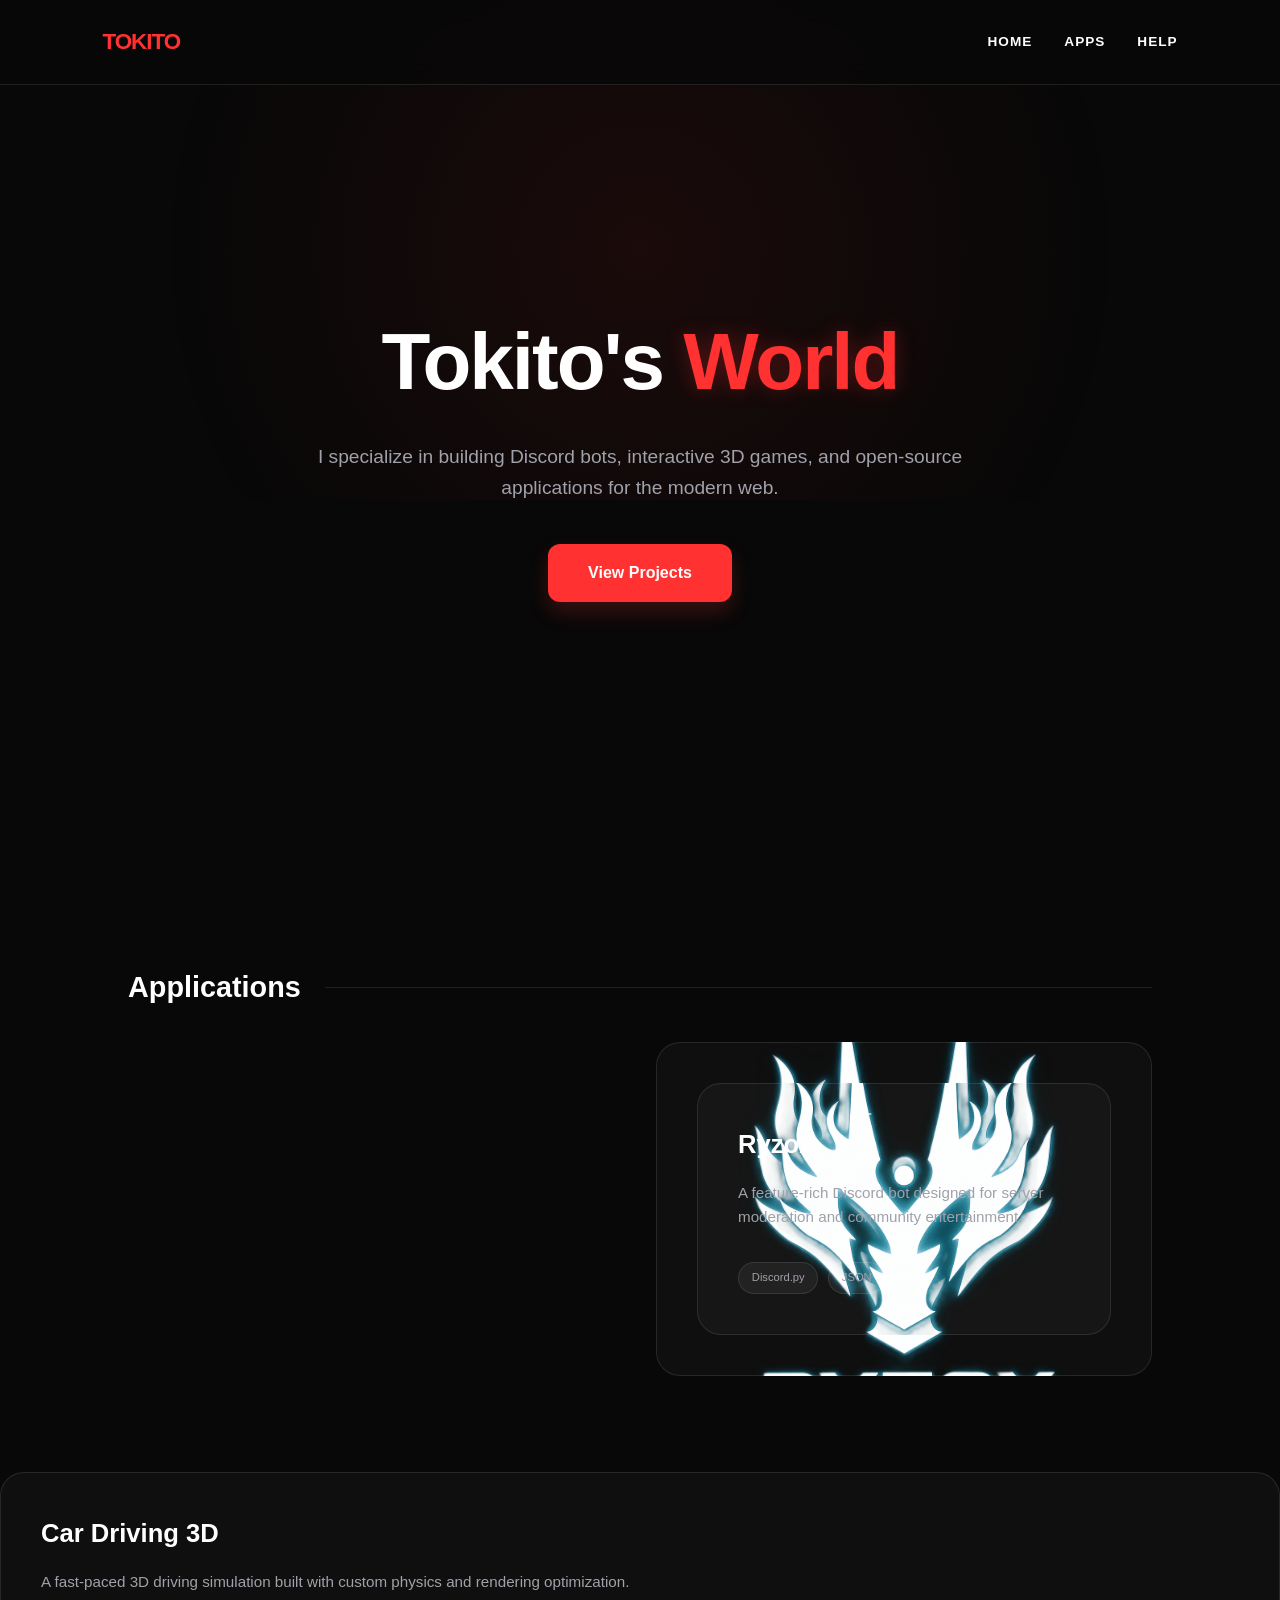
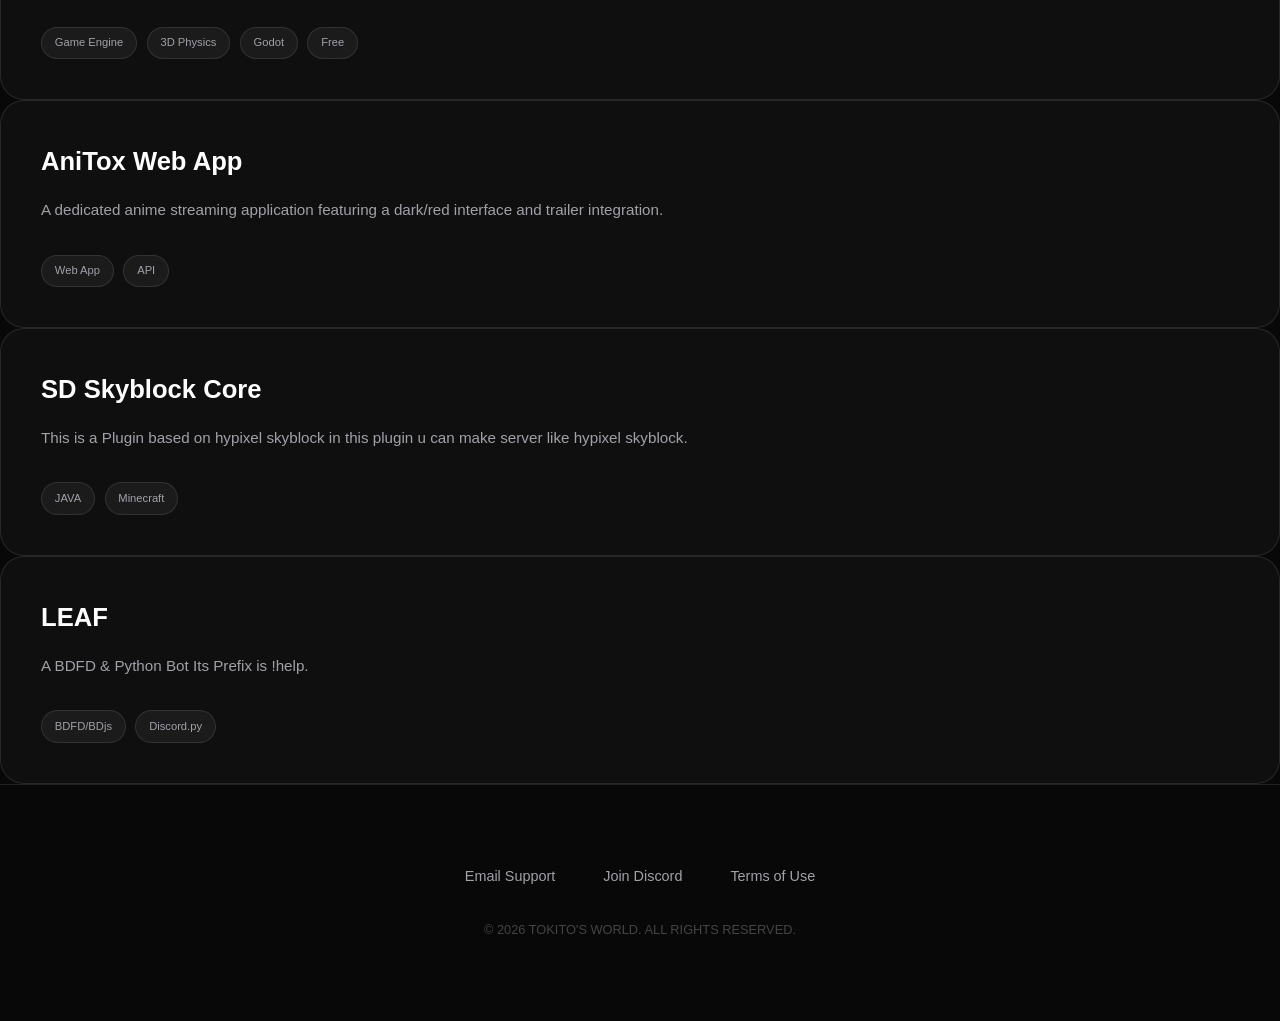
==== index.html @ 79d88b0a "Update index.html" ====
<!DOCTYPE html>
<html lang="en">
<head>
    <meta charset="UTF-8">
    <meta name="viewport" content="width=device-width, initial-scale=1.0">
    <title>Tokito's World | Developer Portfolio</title>
    <link rel="stylesheet" href="css/index.css">
    <script src="js/main.js"></script>
<style>

:root {
    --primary: #ff3131; /* Vibrant Red */
    --bg-dark: #080808;
    --card-bg: rgba(255, 255, 255, 0.03);
    --border-color: rgba(255, 255, 255, 0.1);
    --text-main: #ffffff;
    --text-dim: #a1a1aa;
    --transition: all 0.4s cubic-bezier(0.175, 0.885, 0.32, 1.275);
}

* {
    margin: 0;
    padding: 0;
    box-sizing: border-box;
    scroll-behavior: smooth;
}

body {
    font-family: 'Segoe UI', Roboto, -apple-system, sans-serif;
    background-color: var(--bg-dark);
    color: var(--text-main);
    overflow-x: hidden;
    line-height: 1.6;
}

/* Ambient Background Glow */
body::before {
    content: "";
    position: fixed;
    top: 0;
    left: 50%;
    transform: translateX(-50%);
    width: 100%;
    height: 500px;
    background: radial-gradient(circle, rgba(255, 49, 49, 0.08) 0%, transparent 70%);
    z-index: -1;
    pointer-events: none;
}

/* --- NAVIGATION --- */
nav {
    position: fixed;
    top: 0;
    width: 100%;
    padding: 1.5rem 8%;
    display: flex;
    justify-content: space-between;
    align-items: center;
    background: rgba(8, 8, 8, 0.8);
    backdrop-filter: blur(12px);
    border-bottom: 1px solid var(--border-color);
    z-index: 1000;
}

.logo {
    font-size: 1.4rem;
    font-weight: 800;
    letter-spacing: -1px;
    color: var(--primary);
    text-transform: uppercase;
}

.nav-links {
    display: flex;
    gap: 2rem;
}

.nav-links a {
    text-decoration: none;
    color: var(--text-main);
    font-size: 0.85rem;
    font-weight: 600;
    text-transform: uppercase;
    letter-spacing: 1px;
    transition: 0.3s;
}

.nav-links a:hover {
    color: var(--primary);
}

/* --- HERO SECTION --- */
.hero {
    height: 100vh;
    display: flex;
    flex-direction: column;
    justify-content: center;
    align-items: center;
    text-align: center;
    padding: 0 10%;
}

.hero h1 {
    font-size: clamp(2.5rem, 8vw, 5rem);
    font-weight: 900;
    margin-bottom: 1rem;
    letter-spacing: -2px;
}

.hero h1 span {
    color: var(--primary);
    text-shadow: 0 0 20px rgba(255, 49, 49, 0.3);
}

.hero p {
    font-size: 1.2rem;
    color: var(--text-dim);
    max-width: 650px;
    margin-bottom: 2.5rem;
}

.cta-btn {
    padding: 1rem 2.5rem;
    background: var(--primary);
    color: white;
    text-decoration: none;
    font-weight: 700;
    border-radius: 12px;
    transition: var(--transition);
    box-shadow: 0 10px 20px rgba(255, 49, 49, 0.2);
}

.cta-btn:hover {
    transform: translateY(-5px);
    box-shadow: 0 15px 30px rgba(255, 49, 49, 0.4);
}

/* --- PROJECTS SECTION --- */
.section-header {
    padding: 4rem 10% 2rem;
    font-size: 1.8rem;
    display: flex;
    align-items: center;
    gap: 1.5rem;
}

.section-header::after {
    content: "";
    height: 1px;
    background: var(--border-color);
    flex-grow: 1;
}

.grid-container {
    display: grid;
    grid-template-columns: repeat(auto-fit, minmax(320px, 1fr));
    gap: 2rem;
    padding: 0 10% 6rem;
}

.card {
    background: var(--card-bg);
    border: 1px solid var(--border-color);
    padding: 2.5rem;
    border-radius: 24px;
    transition: var(--transition);
    position: relative;
    overflow: hidden;
}
.ryzox-bg {
background-image: url("ryzox.png");
background-size: cover;
background-position: center;
background-repeat: no-repeat;
    }
.card:hover {
    border-color: var(--primary);
    background: rgba(255, 49, 49, 0.02);
    transform: translateY(-10px);
}

.card h3 {
    font-size: 1.6rem;
    margin-bottom: 1rem;
}

.card p {
    color: var(--text-dim);
    margin-bottom: 2rem;
    font-size: 0.95rem;
}

.badge-group {
    display: flex;
    gap: 0.6rem;
}

.badge {
    font-size: 0.7rem;
    padding: 0.4rem 0.8rem;
    background: rgba(255, 255, 255, 0.05);
    border-radius: 50px;
    border: 1px solid var(--border-color);
    color: var(--text-dim);
}

/* --- FOOTER --- */
footer {
    padding: 5rem 10%;
    border-top: 1px solid var(--border-color);
    text-align: center;
}

.footer-links {
    margin-bottom: 2rem;
    display: flex;
    justify-content: center;
    gap: 3rem;
}

.footer-links a {
    color: var(--text-dim);
    text-decoration: none;
    font-size: 0.9rem;
    transition: 0.3s;
}

.footer-links a:hover {
    color: var(--primary);
}

.copyright {
    color: #444;
    font-size: 0.8rem;
}

/* Removes default link styling from cards */
.card-link {
    text-decoration: none;
    color: inherit;
    display: block; /* Makes the whole area clickable */
}

.card-link:focus {
    outline: none; /* Removes the ugly box on click */
}

/* Optional: Add a subtle indicator that it's clickable */
.card:hover {
    cursor: pointer;
    border-color: var(--primary);
    background: rgba(255, 49, 49, 0.05);
}

.icon {
height: 65px;
width: 65px;
float: right;
max-width: none;
}

.terms-section {
    padding: 4rem 10%;
    max-width: 1000px;
    margin: 0 auto;
}
.terms-content {
    padding: 2.5rem;
    border-radius: 20px;
    background: rgba(255, 255, 255, 0.02);
    border: 1px solid var(--border-color);
    font-size: 0.9rem;
    color: var(--text-dim);
}
.terms-content p {
    margin-bottom: 1.5rem;
}
.terms-content strong {
    color: var(--primary);
    display: block;
    margin-bottom: 0.3rem;
}

@media (max-width: 768px) {
.icon {
height: 65px;
width: 65px;
position: relative;
top: -40px;
margin-left: 82%;
}

</style>
</head>
<body>

    <nav>
        <div class="logo">Tokito</div>
        <div class="nav-links">
            <a href="#home">Home</a>
            <a href="#apps">Apps</a>
            <a href="#help">Help</a>
        </div>
    </nav>

    <section id="home" class="hero">
        <h1>Tokito's <span>World</span></h1>
        <p>I specialize in building Discord bots, interactive 3D games, and open-source applications for the modern web.</p>
        <a href="#apps" class="cta-btn">View Projects</a>
    </section>

    <h2 class="section-header" id="apps">Applications</h2>
    <div class="grid-container">
        
        <a href="https://github.com/Sumit282698/Ryzox" target="_blank" class="card-link">
            <div class="card ryzox-bg">
            <a href="https://github.com/Sumit282698/Ryzox" target="_blank" class="card-link">
<div class="card ryzox-bg">
<h3>Ryzox</h3>
<p>A feature-rich Discord bot designed for server moderation and community entertainment.</p>
<div class="badge-group">
<span class="badge">Discord.py</span>
<span class="badge">JSON</span>
</div>
</div>
            </a>
                </div>
            </div>
        </a>

        <a href="https://github.com/Sumit282698/Rolling-Cars-3D" target="_blank" class="card-link">
            <div class="card">
                <h3>Car Driving 3D</h3>
                <p>A fast-paced 3D driving simulation built with custom physics and rendering optimization.</p>
                <div class="badge-group">
                    <span class="badge">Game Engine</span>
                    <span class="badge">3D Physics</span>
                    <span class="badge">Godot</span>
                    <span class="badge">Free</span>
                </div>
            </div>
        </a>

        <a href="https://sumit282698.github.io/AniTox/" target="_blank" class="card-link">
            <div class="card">
                <h3>AniTox Web App</h3>
                <p>A dedicated anime streaming application featuring a dark/red interface and trailer integration.</p>
                <div class="badge-group">
                    <span class="badge">Web App</span>
                    <span class="badge">API</span>
                </div>
            </div>
        </a>

        <a href="https://github.com/Sumit282698/SDSkyblockCore" target="_blank" class="card-link">
            <div class="card">
                <h3>SD Skyblock Core</h3>
                <p>This is a Plugin based on hypixel skyblock in this plugin u can make server like hypixel skyblock.</p>
                <div class="badge-group">
                    <span class="badge">JAVA</span>
                    <span class="badge">Minecraft</span>
                </div>
            </div>
        </a>

        <a href="https://github.com/Sumit282698/Leaf" target="_blank" class="card-link">
            <div class="card">
                <h3>LEAF</h3>
                <p>A BDFD & Python Bot Its Prefix is !help.</p>
                <div class="badge-group">
                    <span class="badge">BDFD/BDjs</span>
                    <span class="badge">Discord.py</span>
                </div>
            </div>
        </a>

    </div>

    <footer id="help">
        <div class="footer-links">
            <a href="mailto: sumitsingh282698@gmail.com">Email Support</a>
            <a href="https://discord.gg/BawD8j2VbZ">Join Discord</a>
            <a href="terms.html">Terms of Use</a>
        </div>
        <p class="copyright">© 2026 TOKITO'S WORLD. ALL RIGHTS RESERVED.</p>
    </footer>
</body>
</html>
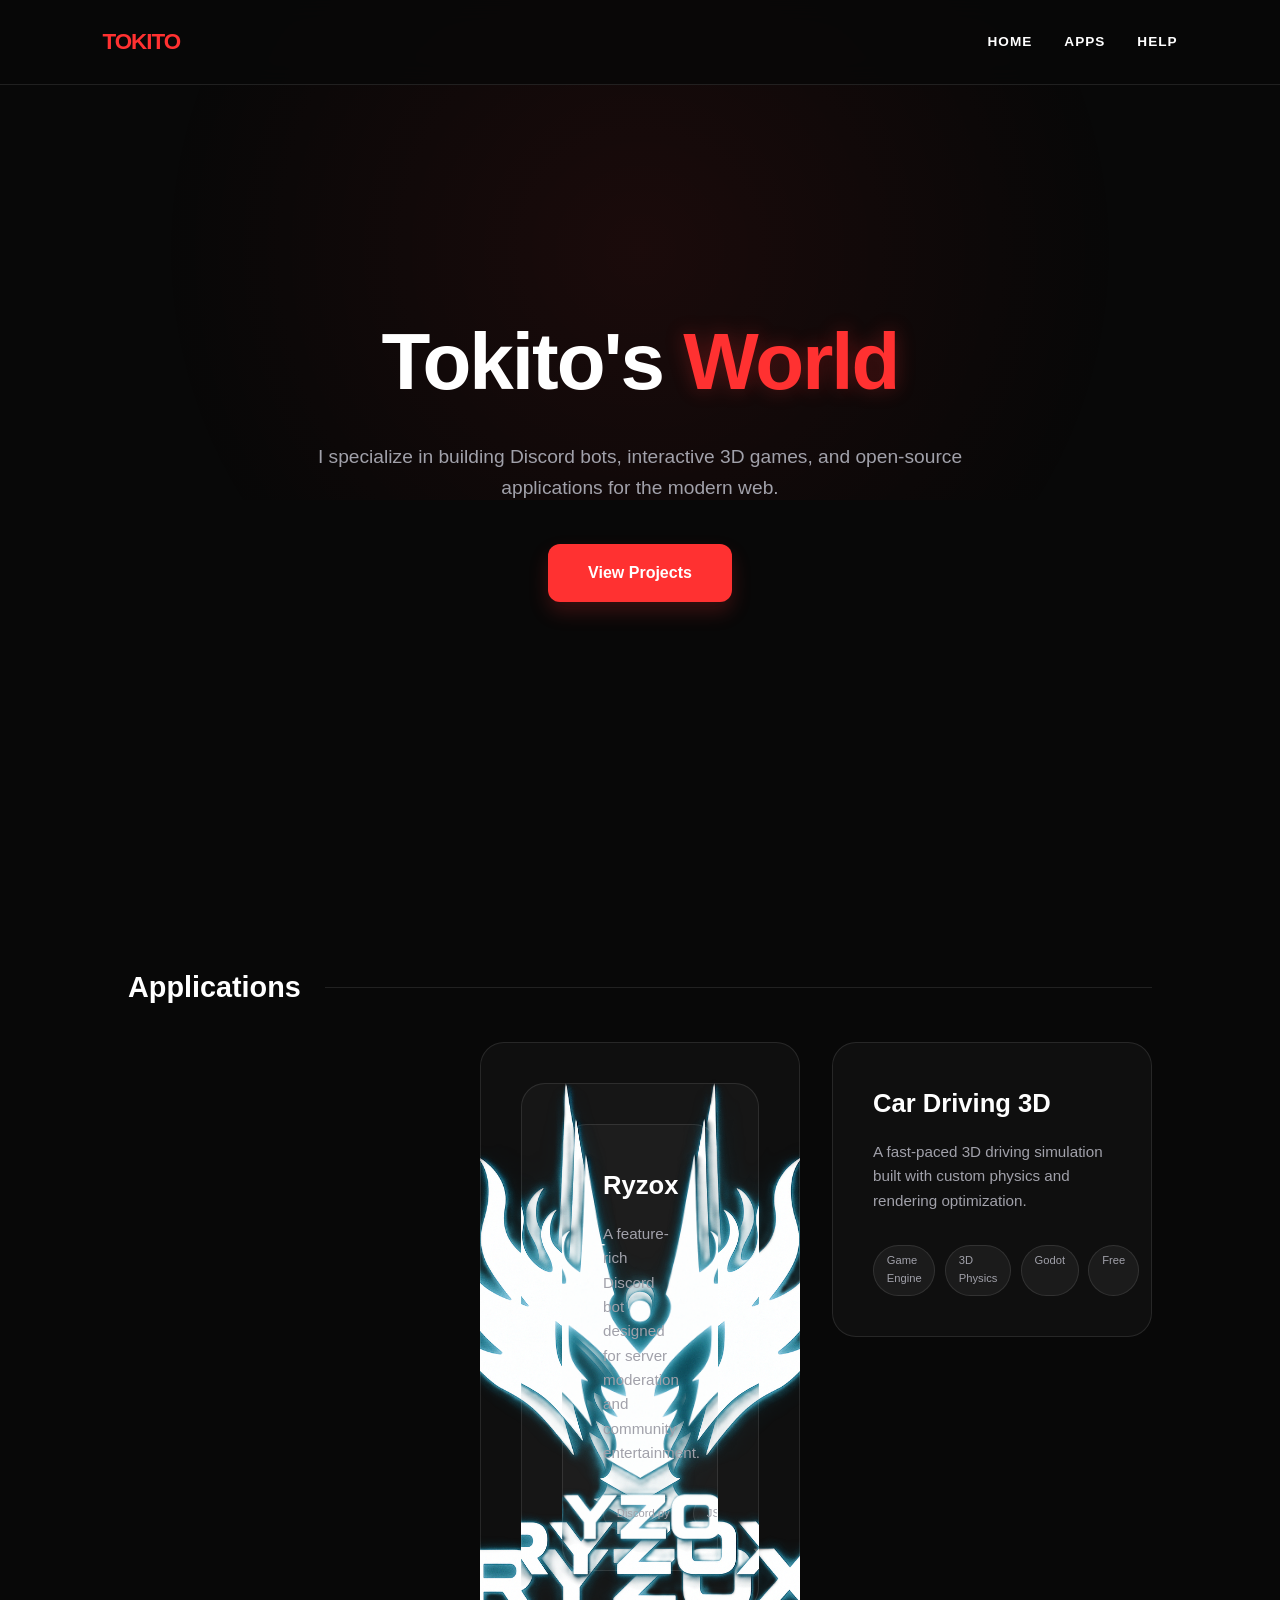
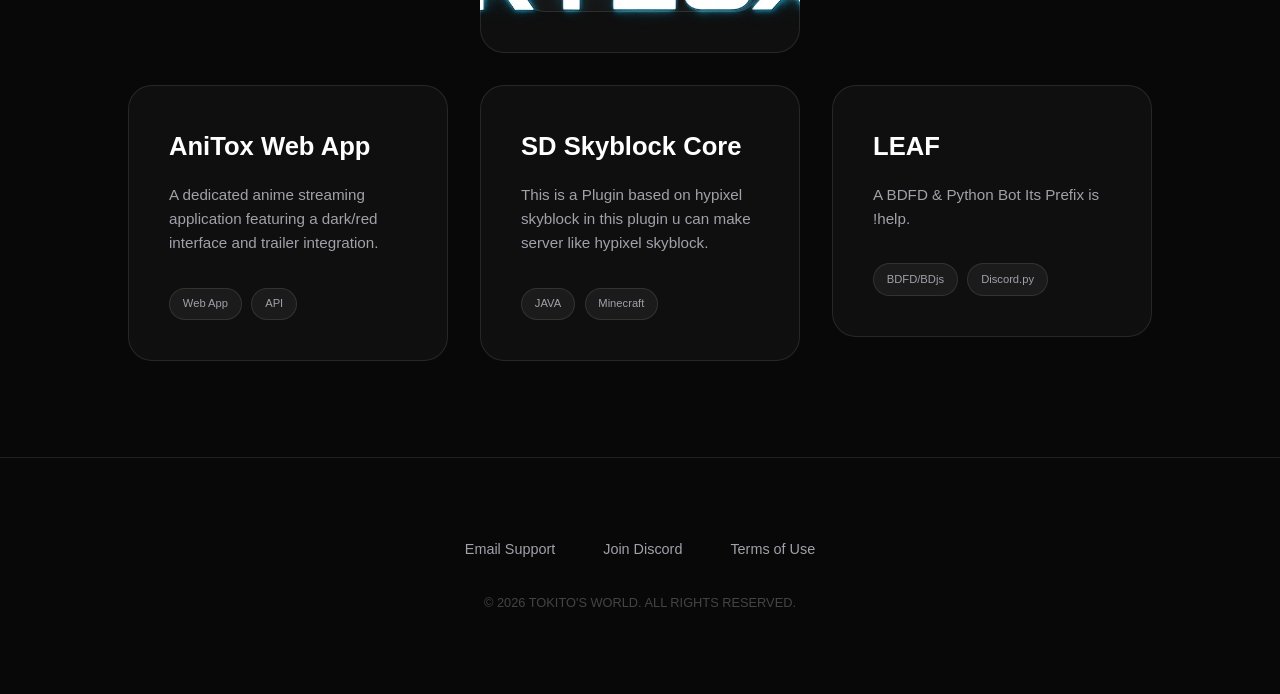
==== commit 7fd314ec: "Update index.html" ====
--- a/index.html
+++ b/index.html
@@ -316,14 +316,18 @@
             <div class="card ryzox-bg">
             <a href="https://github.com/Sumit282698/Ryzox" target="_blank" class="card-link">
 <div class="card ryzox-bg">
+    <a href="https://github.com/Sumit282698/Ryzox" target="_blank" class="card-link">
+<div class="card ryzox-bg">
 <h3>Ryzox</h3>
 <p>A feature-rich Discord bot designed for server moderation and community entertainment.</p>
+
 <div class="badge-group">
 <span class="badge">Discord.py</span>
 <span class="badge">JSON</span>
 </div>
+
 </div>
-            </a>
+    </a>
                 </div>
             </div>
         </a>
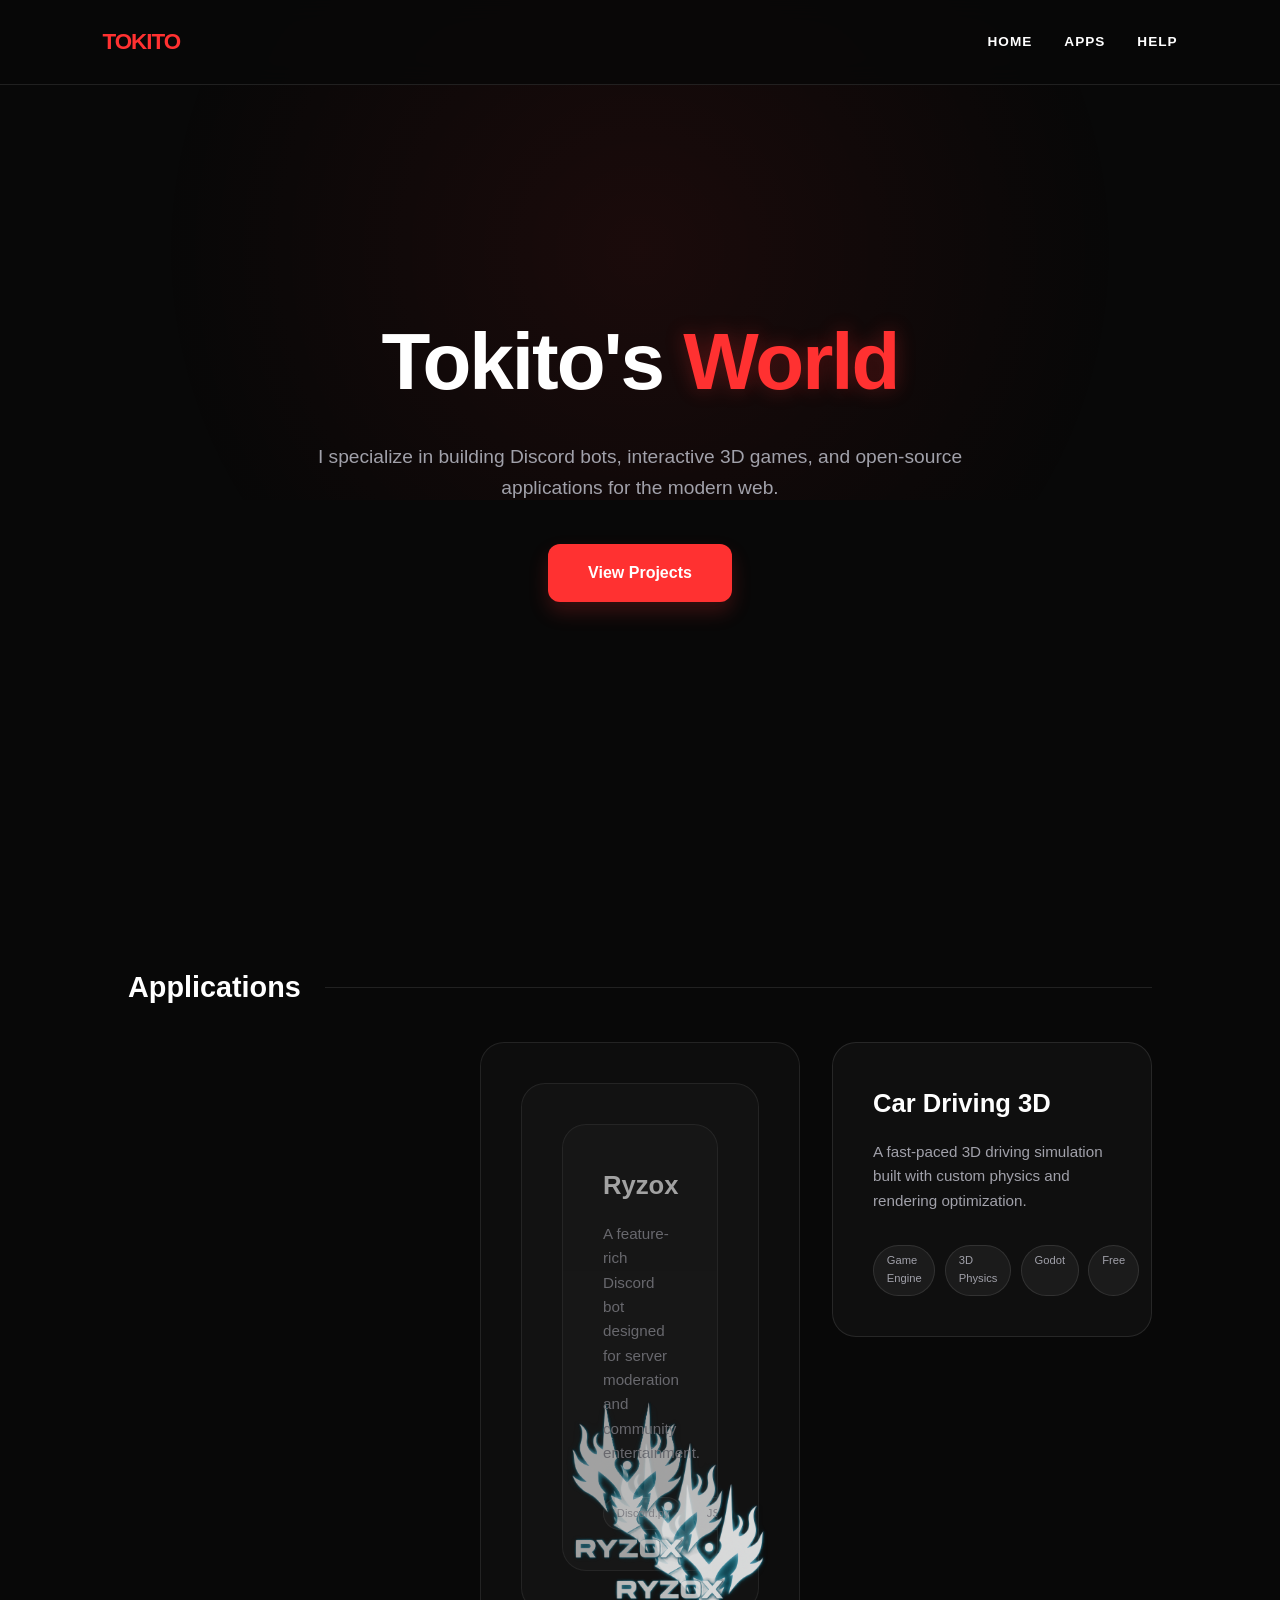
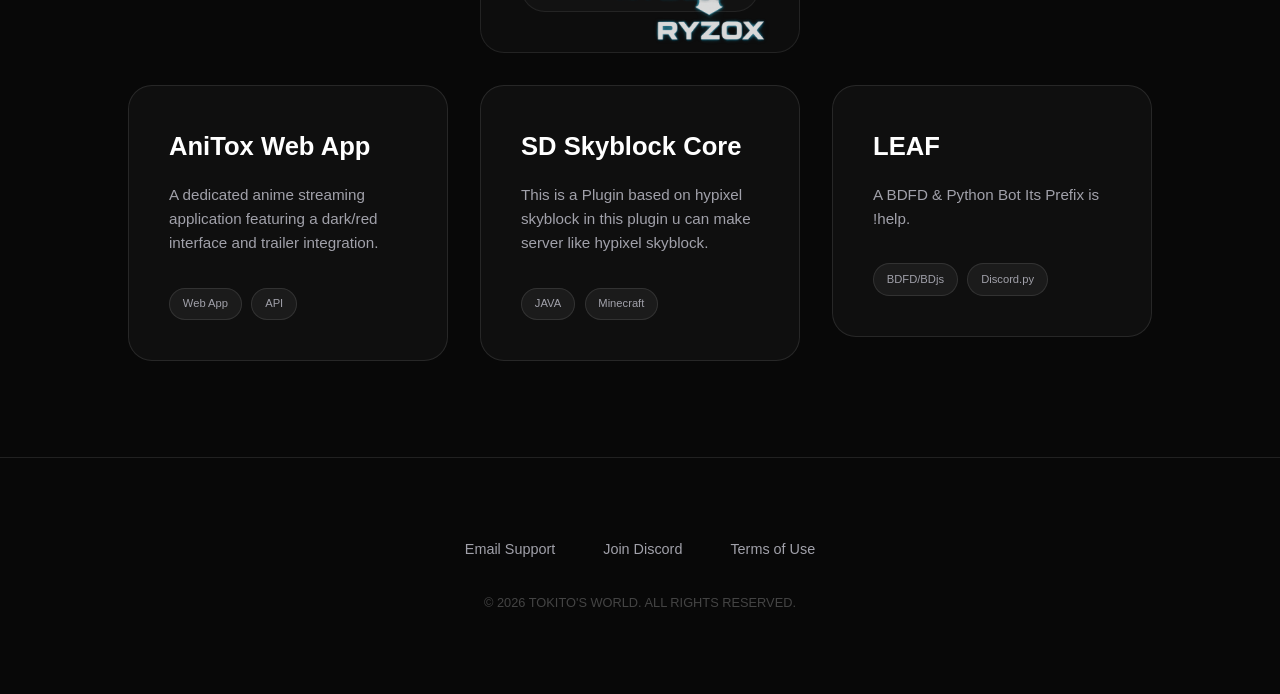
==== commit 2e4124ce: "Update index.html" ====
--- a/index.html
+++ b/index.html
@@ -167,12 +167,13 @@
     position: relative;
     overflow: hidden;
 }
-.ryzox-bg {
-background-image: url("ryzox.png");
-background-size: cover;
-background-position: center;
-background-repeat: no-repeat;
-    }
+.ryzox-bg{
+background-image:url("ryzox.png");
+background-size:180px;
+background-position:right bottom;
+background-repeat:no-repeat;
+opacity:0.85;
+}
 .card:hover {
     border-color: var(--primary);
     background: rgba(255, 49, 49, 0.02);
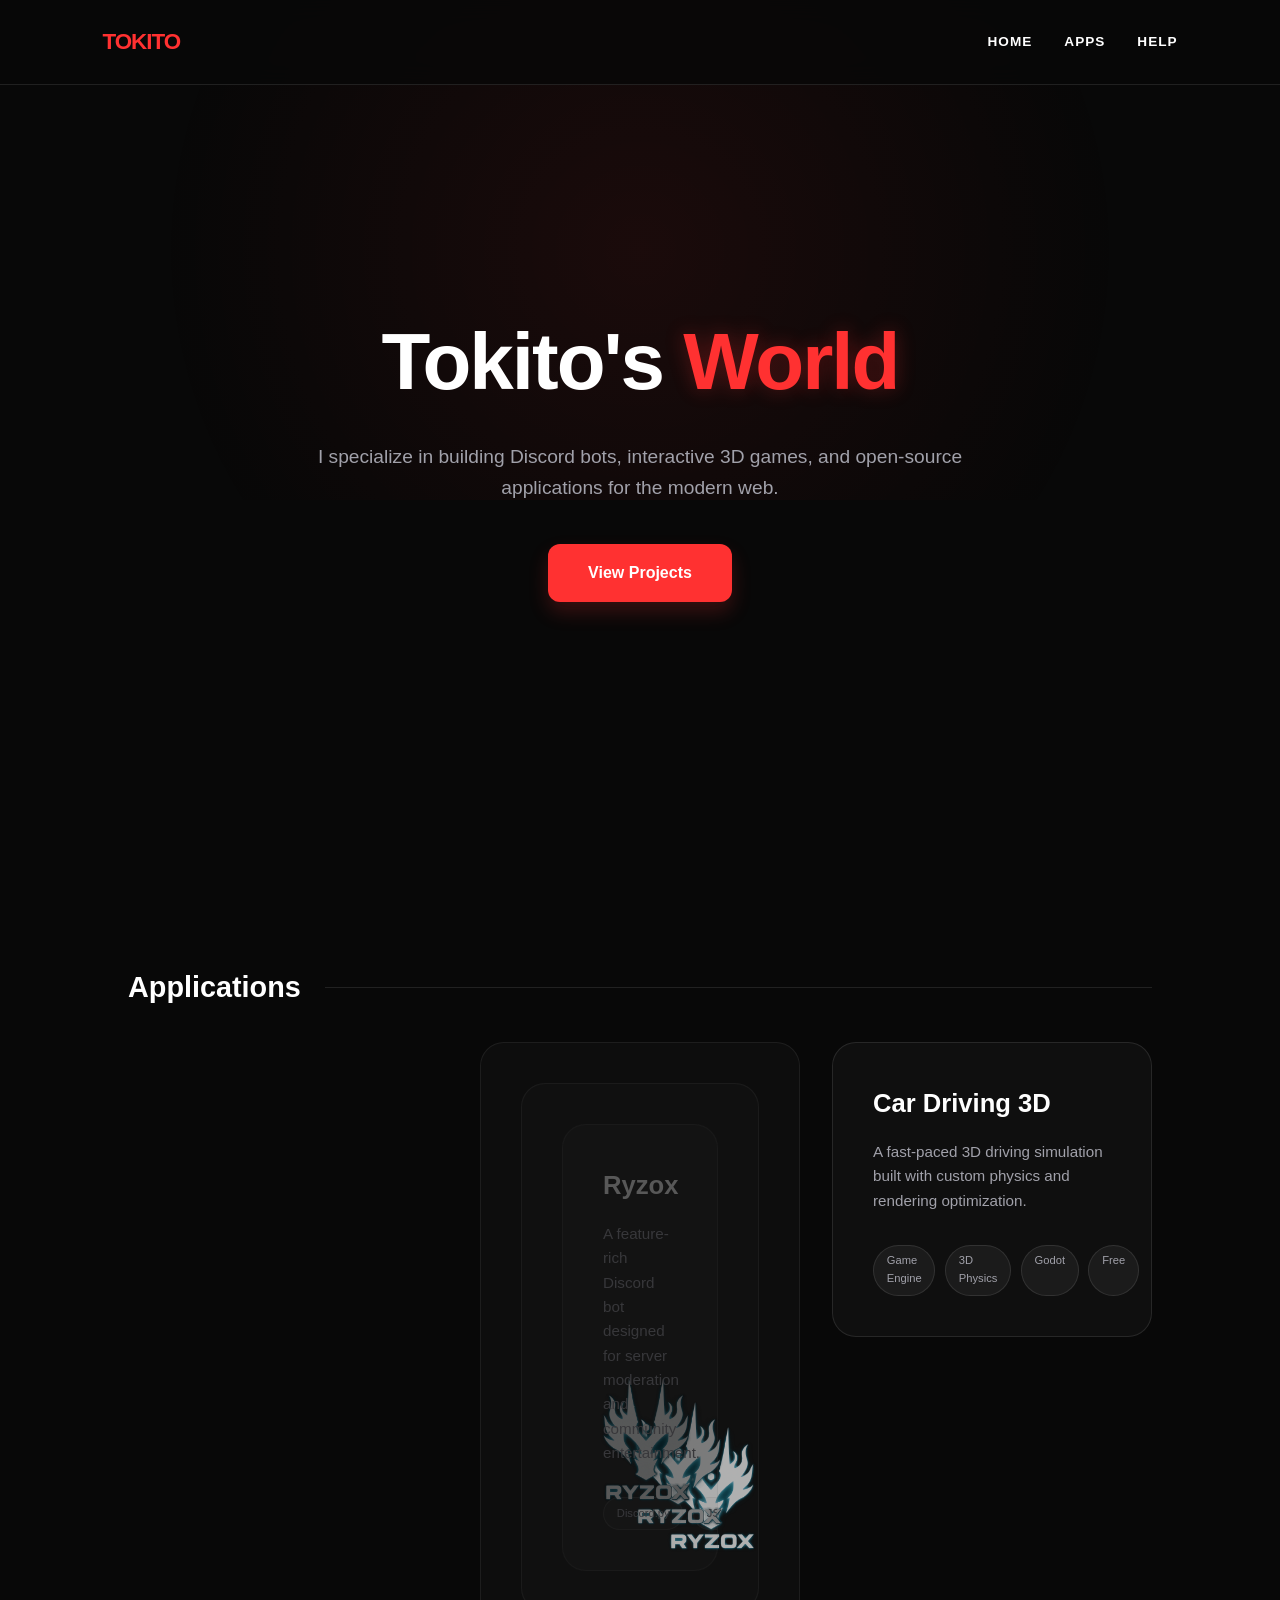
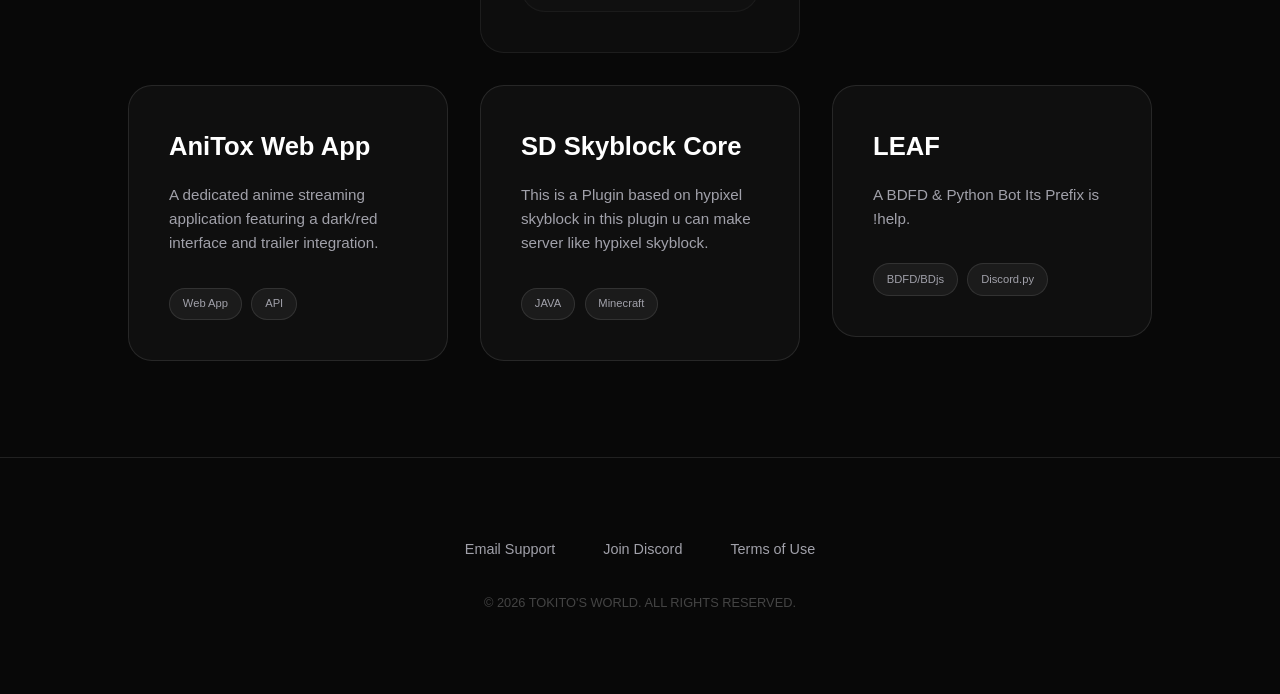
==== commit e745acbd: "Update index.html" ====
--- a/index.html
+++ b/index.html
@@ -167,13 +167,13 @@
     position: relative;
     overflow: hidden;
 }
-.ryzox-bg{
+    .ryzox-bg{
 background-image:url("ryzox.png");
-background-size:180px;
-background-position:right bottom;
+background-size:140px;
+background-position:90% 80%;
 background-repeat:no-repeat;
-opacity:0.85;
-}
+filter:brightness(0.7);
+    }
 .card:hover {
     border-color: var(--primary);
     background: rgba(255, 49, 49, 0.02);
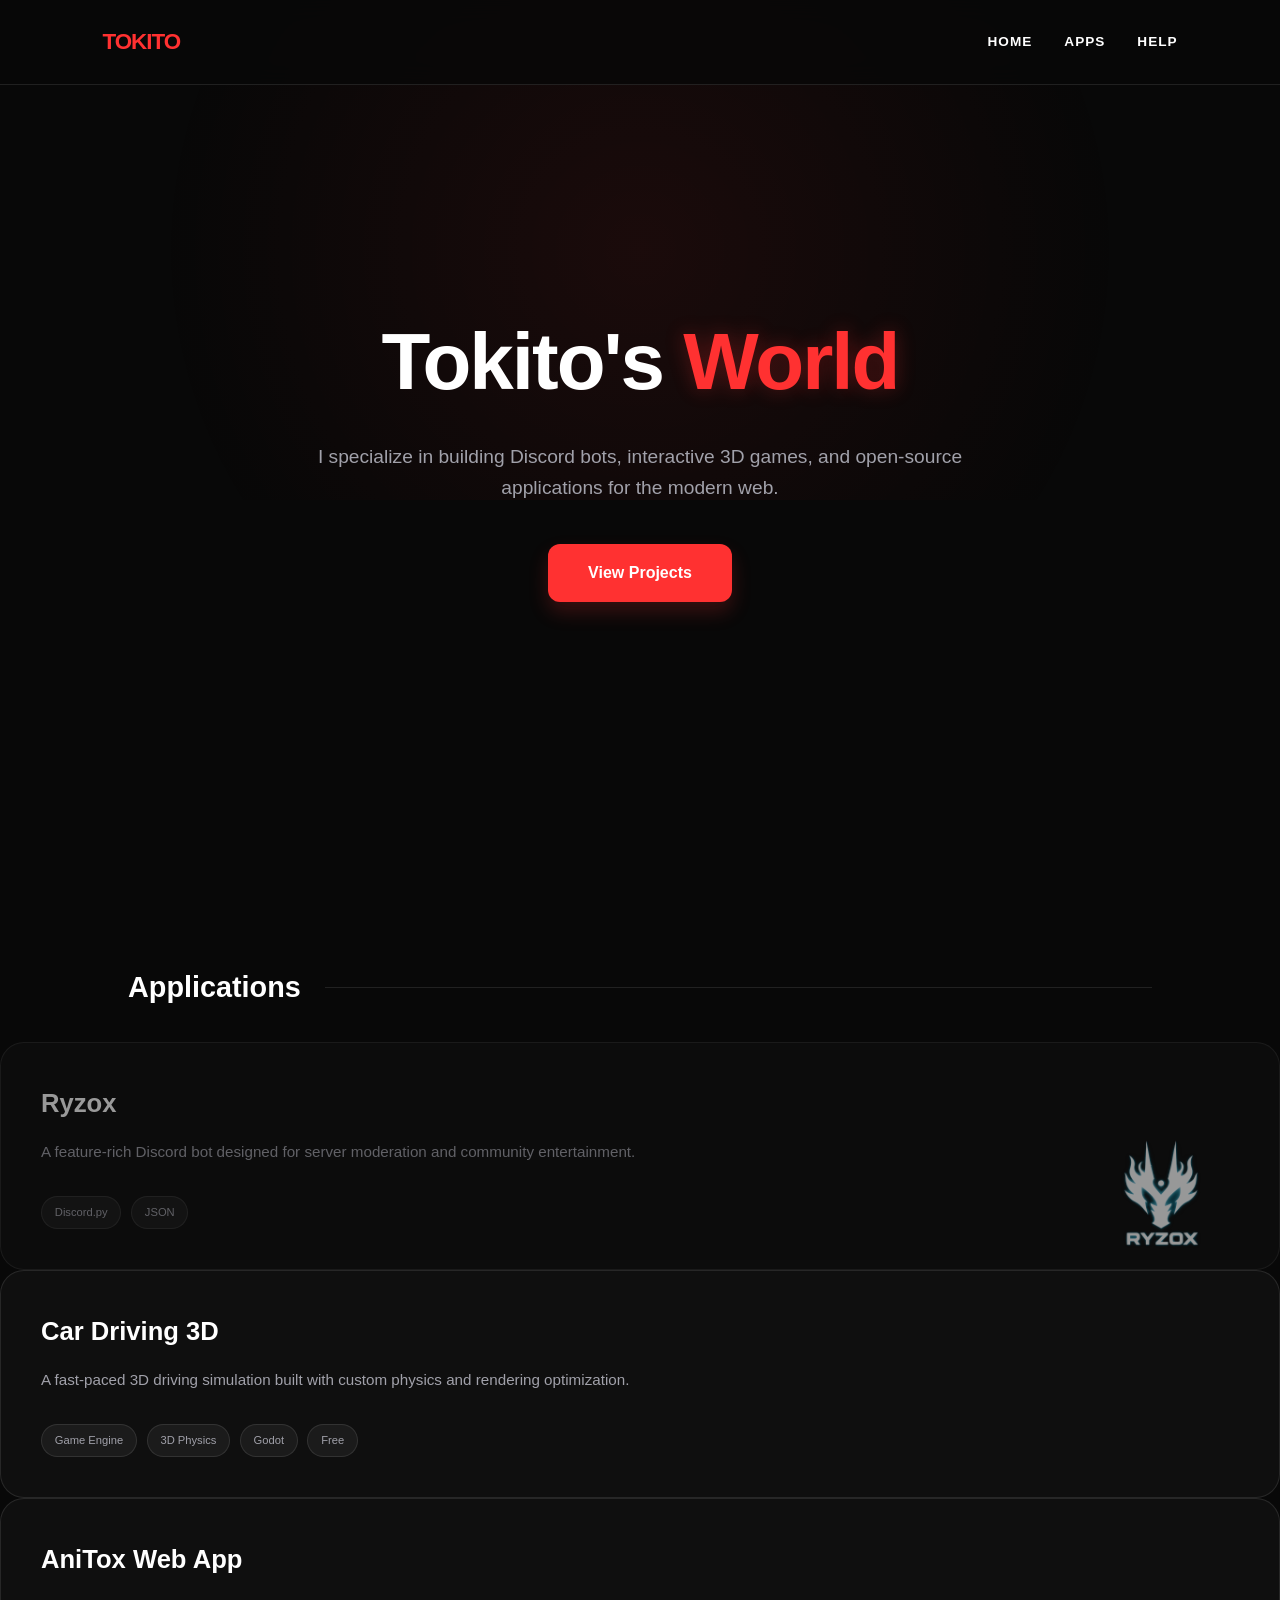
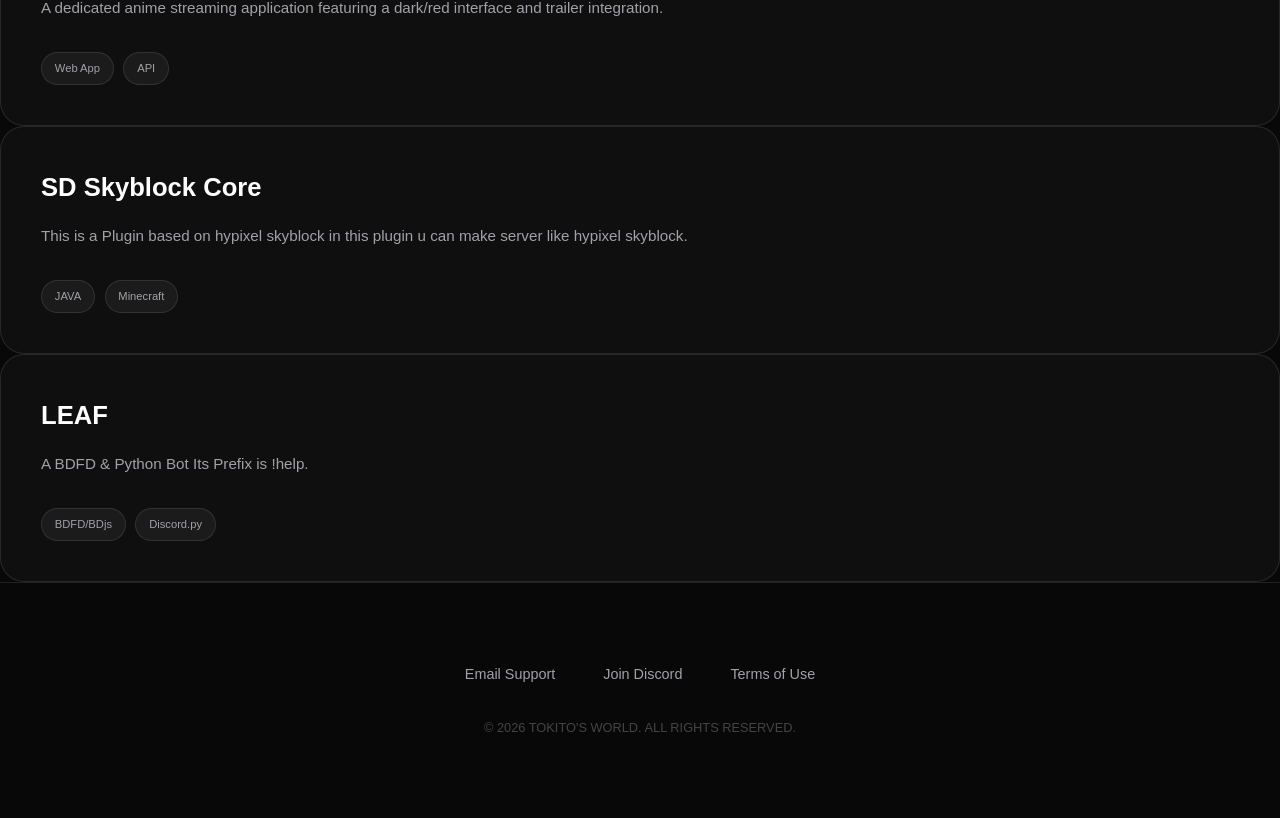
==== commit 4c23df13: "Update index.html" ====
--- a/index.html
+++ b/index.html
@@ -169,10 +169,10 @@
 }
     .ryzox-bg{
 background-image:url("ryzox.png");
-background-size:140px;
-background-position:90% 80%;
+background-size:120px;
+background-position:95% 85%;
 background-repeat:no-repeat;
-filter:brightness(0.7);
+filter:brightness(0.6);
     }
 .card:hover {
     border-color: var(--primary);
@@ -311,12 +311,7 @@
     </section>
 
     <h2 class="section-header" id="apps">Applications</h2>
-    <div class="grid-container">
-        
-        <a href="https://github.com/Sumit282698/Ryzox" target="_blank" class="card-link">
-            <div class="card ryzox-bg">
-            <a href="https://github.com/Sumit282698/Ryzox" target="_blank" class="card-link">
-<div class="card ryzox-bg">
+
     <a href="https://github.com/Sumit282698/Ryzox" target="_blank" class="card-link">
 <div class="card ryzox-bg">
 <h3>Ryzox</h3>
@@ -326,12 +321,8 @@
 <span class="badge">Discord.py</span>
 <span class="badge">JSON</span>
 </div>
-
 </div>
     </a>
-                </div>
-            </div>
-        </a>
 
         <a href="https://github.com/Sumit282698/Rolling-Cars-3D" target="_blank" class="card-link">
             <div class="card">
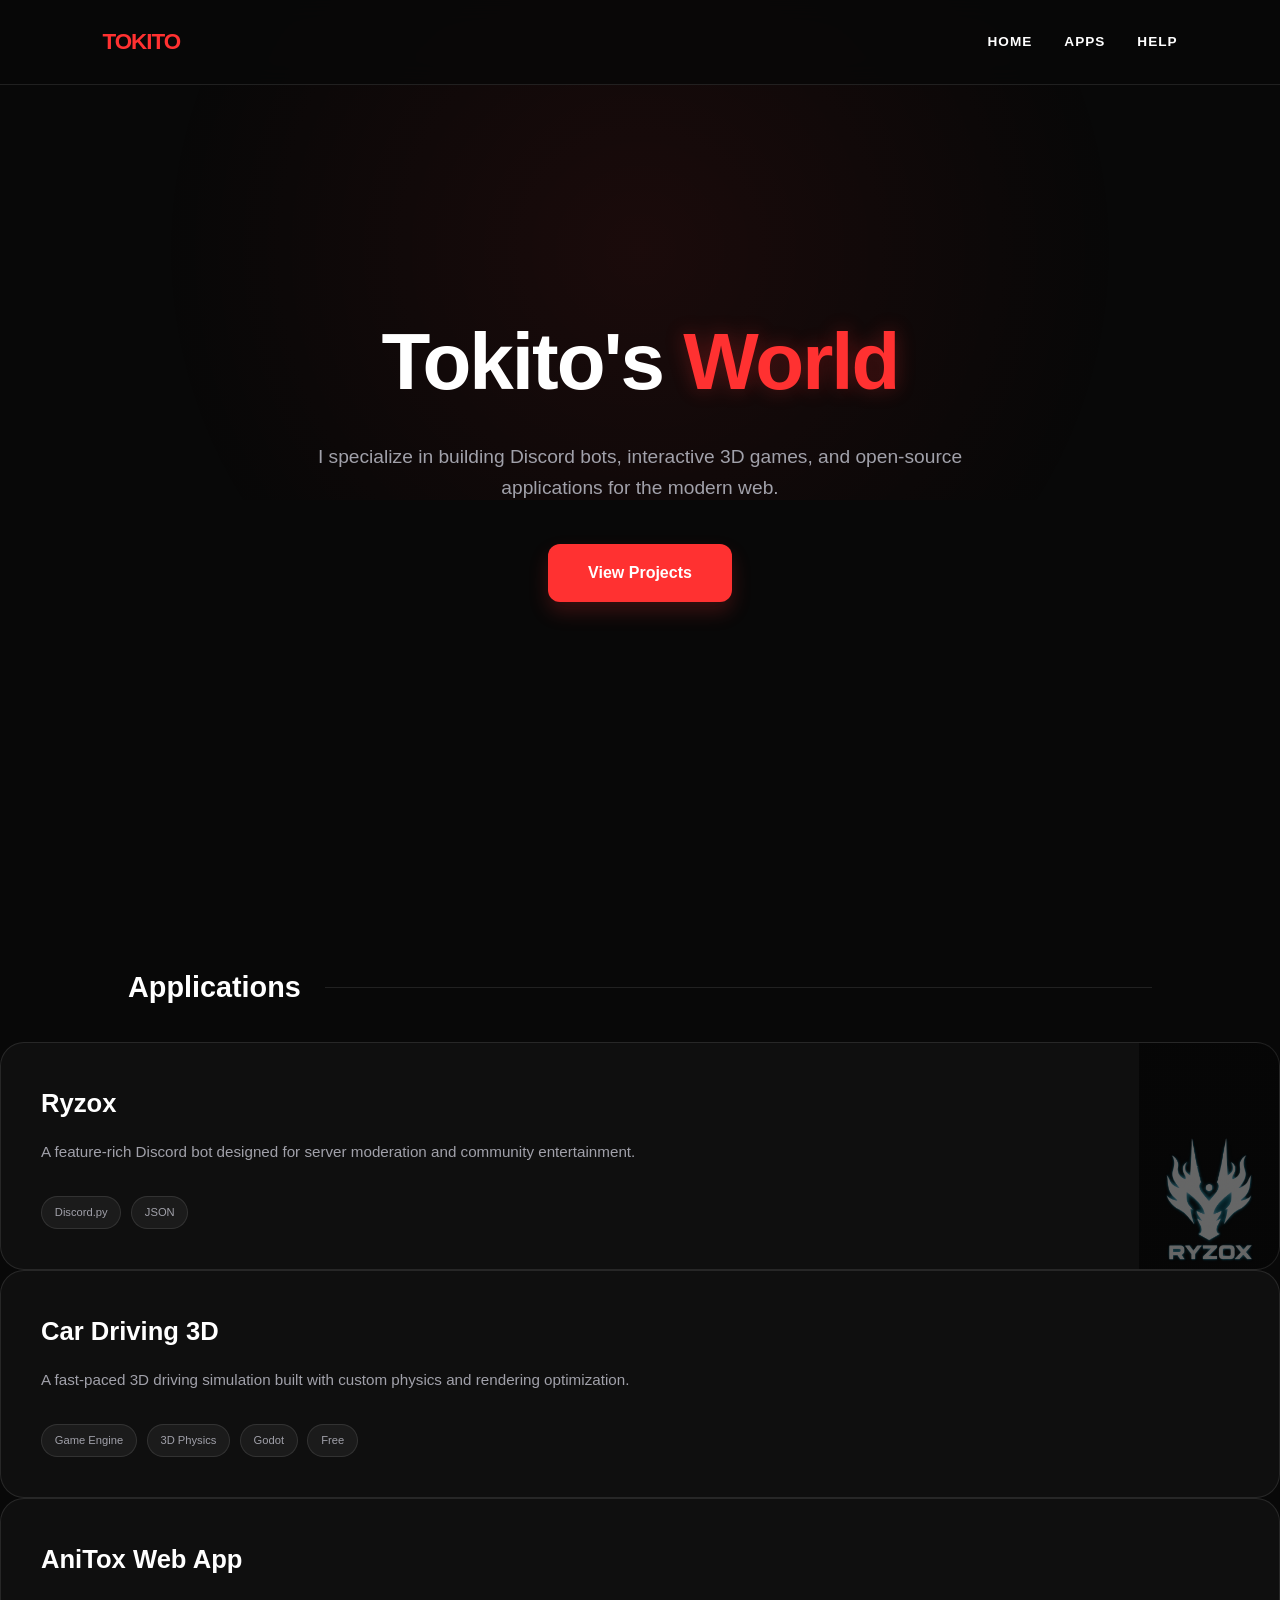
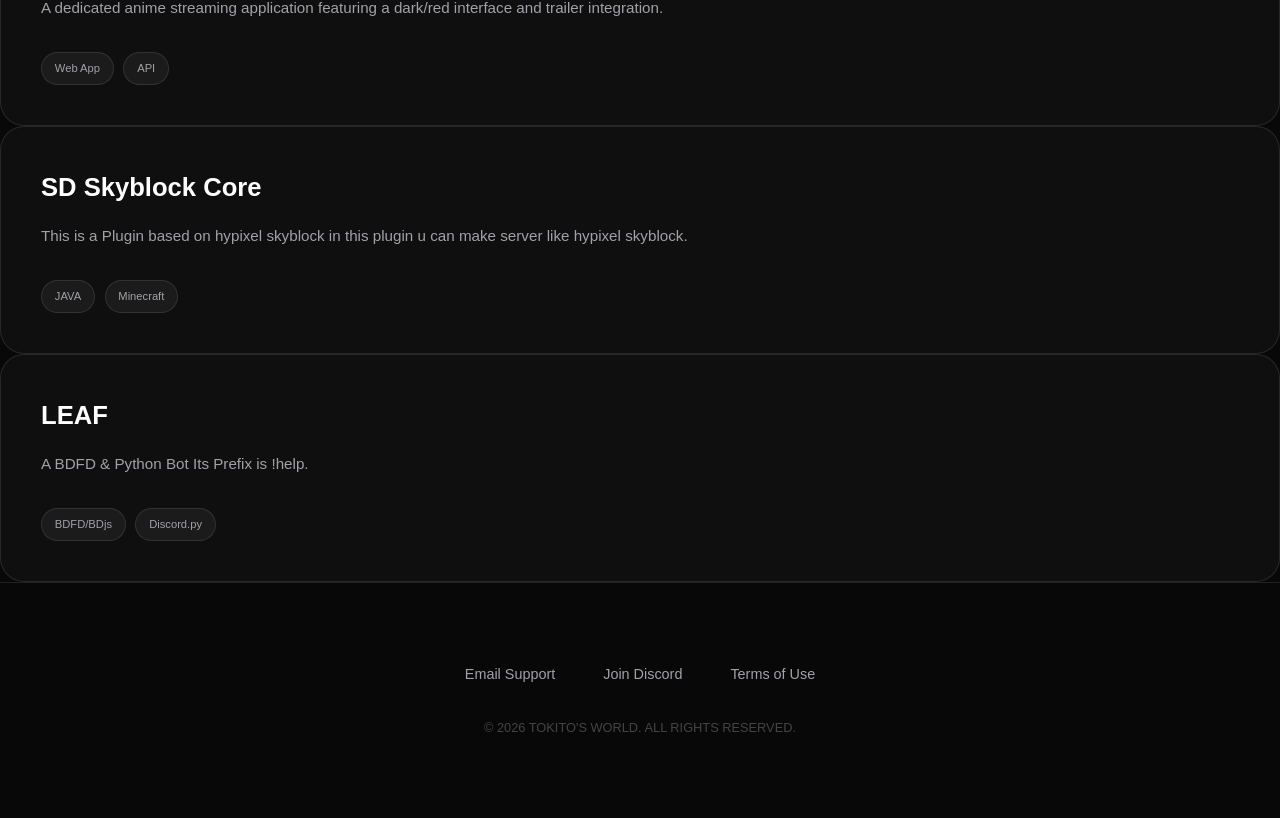
==== commit 6f89f068: "Update index.html" ====
--- a/index.html
+++ b/index.html
@@ -168,12 +168,12 @@
     overflow: hidden;
 }
     .ryzox-bg{
-background-image:url("ryzox.png");
-background-size:120px;
-background-position:95% 85%;
+background-image:linear-gradient(rgba(0,0,0,0.6),rgba(0,0,0,0.6)),url("ryzox.png");
+background-size:140px;
+background-position:right bottom;
 background-repeat:no-repeat;
-filter:brightness(0.6);
     }
+    
 .card:hover {
     border-color: var(--primary);
     background: rgba(255, 49, 49, 0.02);
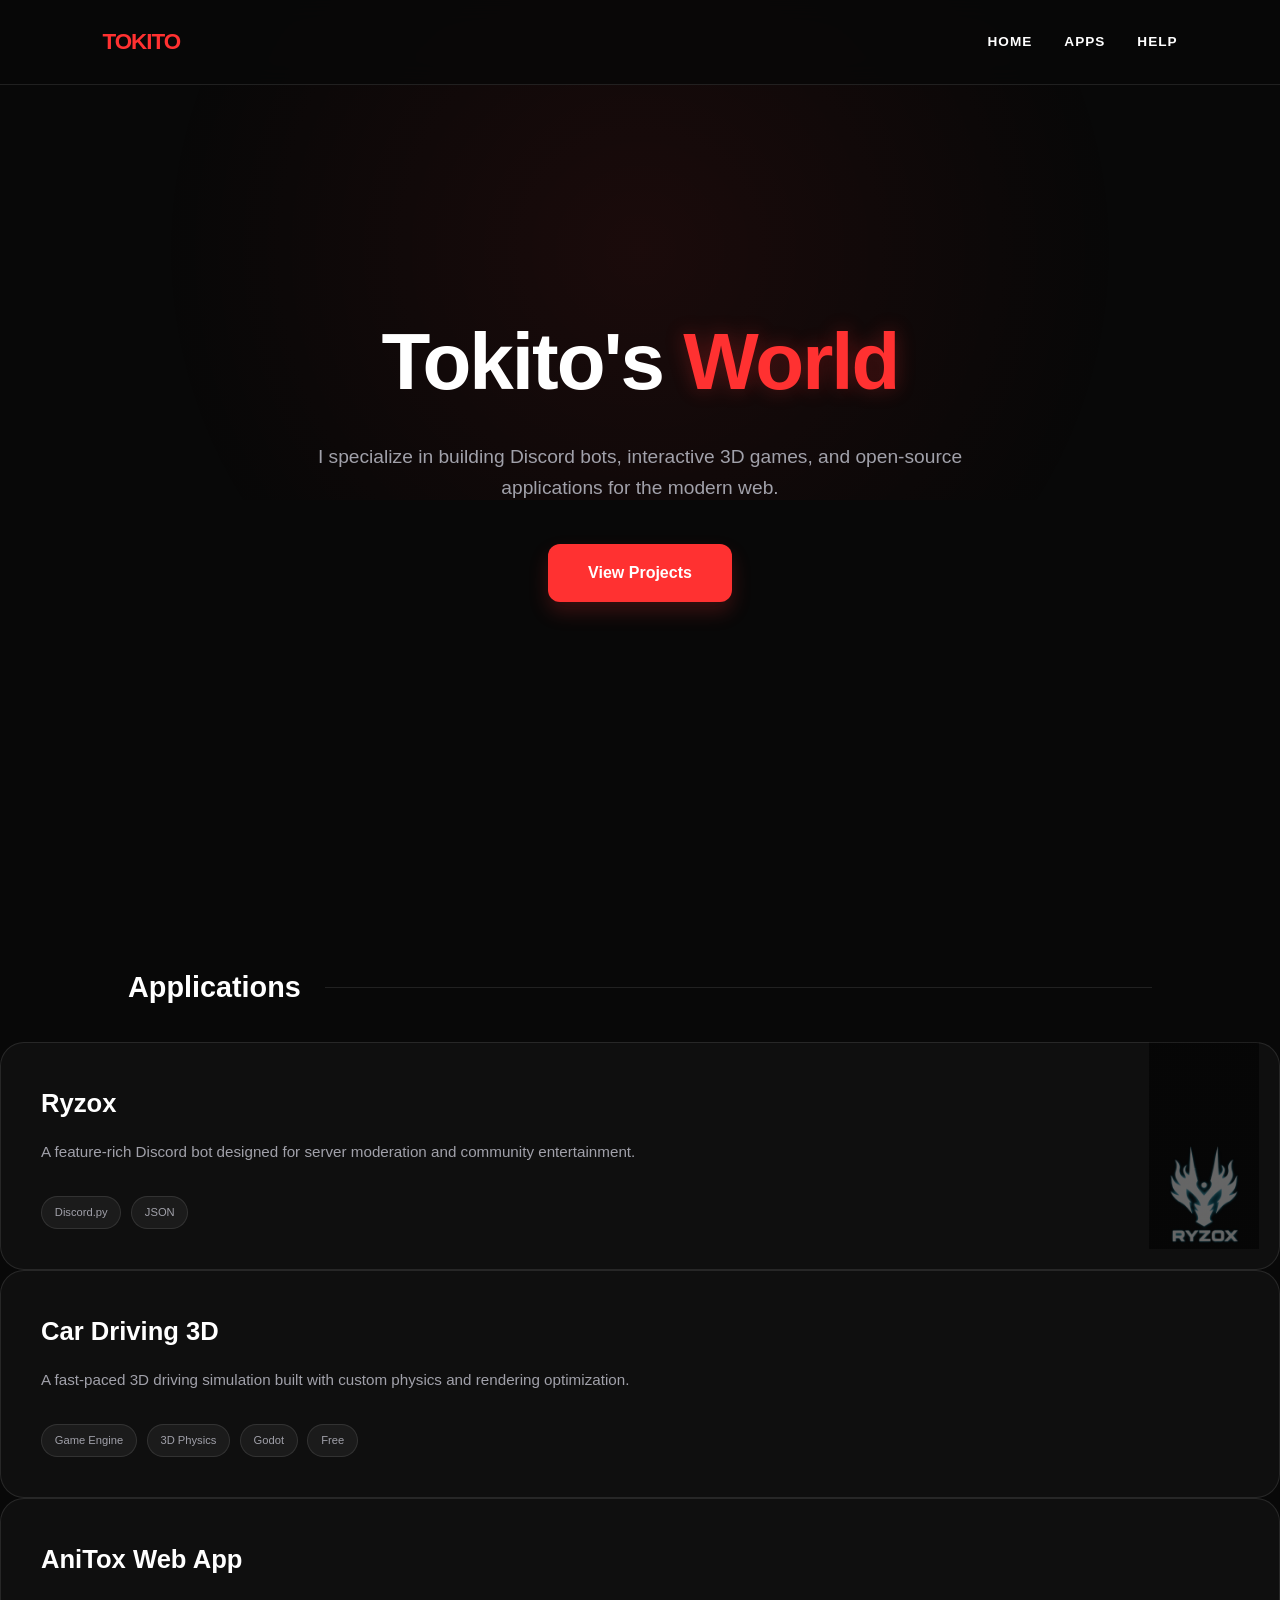
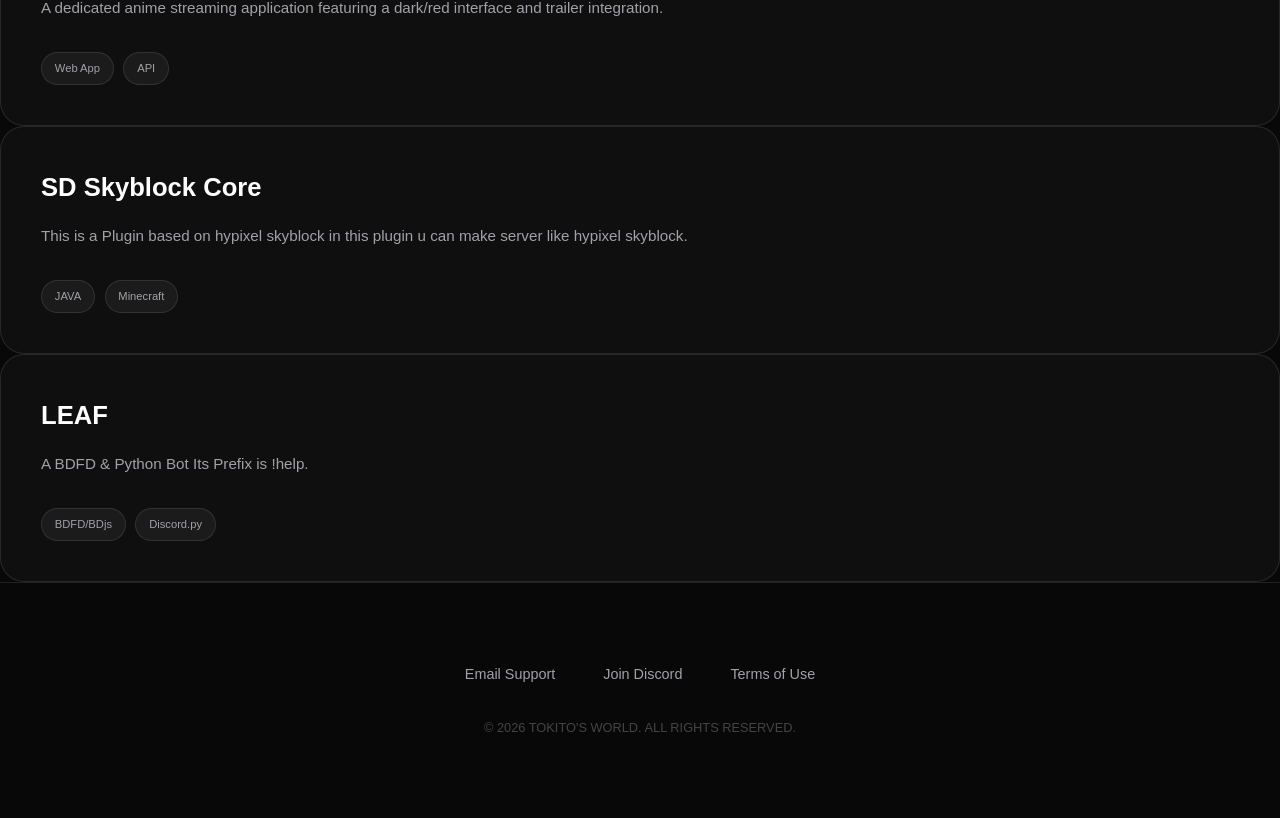
==== commit b78accda: "Update index.html" ====
--- a/index.html
+++ b/index.html
@@ -169,10 +169,11 @@
 }
     .ryzox-bg{
 background-image:linear-gradient(rgba(0,0,0,0.6),rgba(0,0,0,0.6)),url("ryzox.png");
-background-size:140px;
-background-position:right bottom;
+background-size:110px;
+background-position:right 20px bottom 20px;
 background-repeat:no-repeat;
     }
+    
     
 .card:hover {
     border-color: var(--primary);
